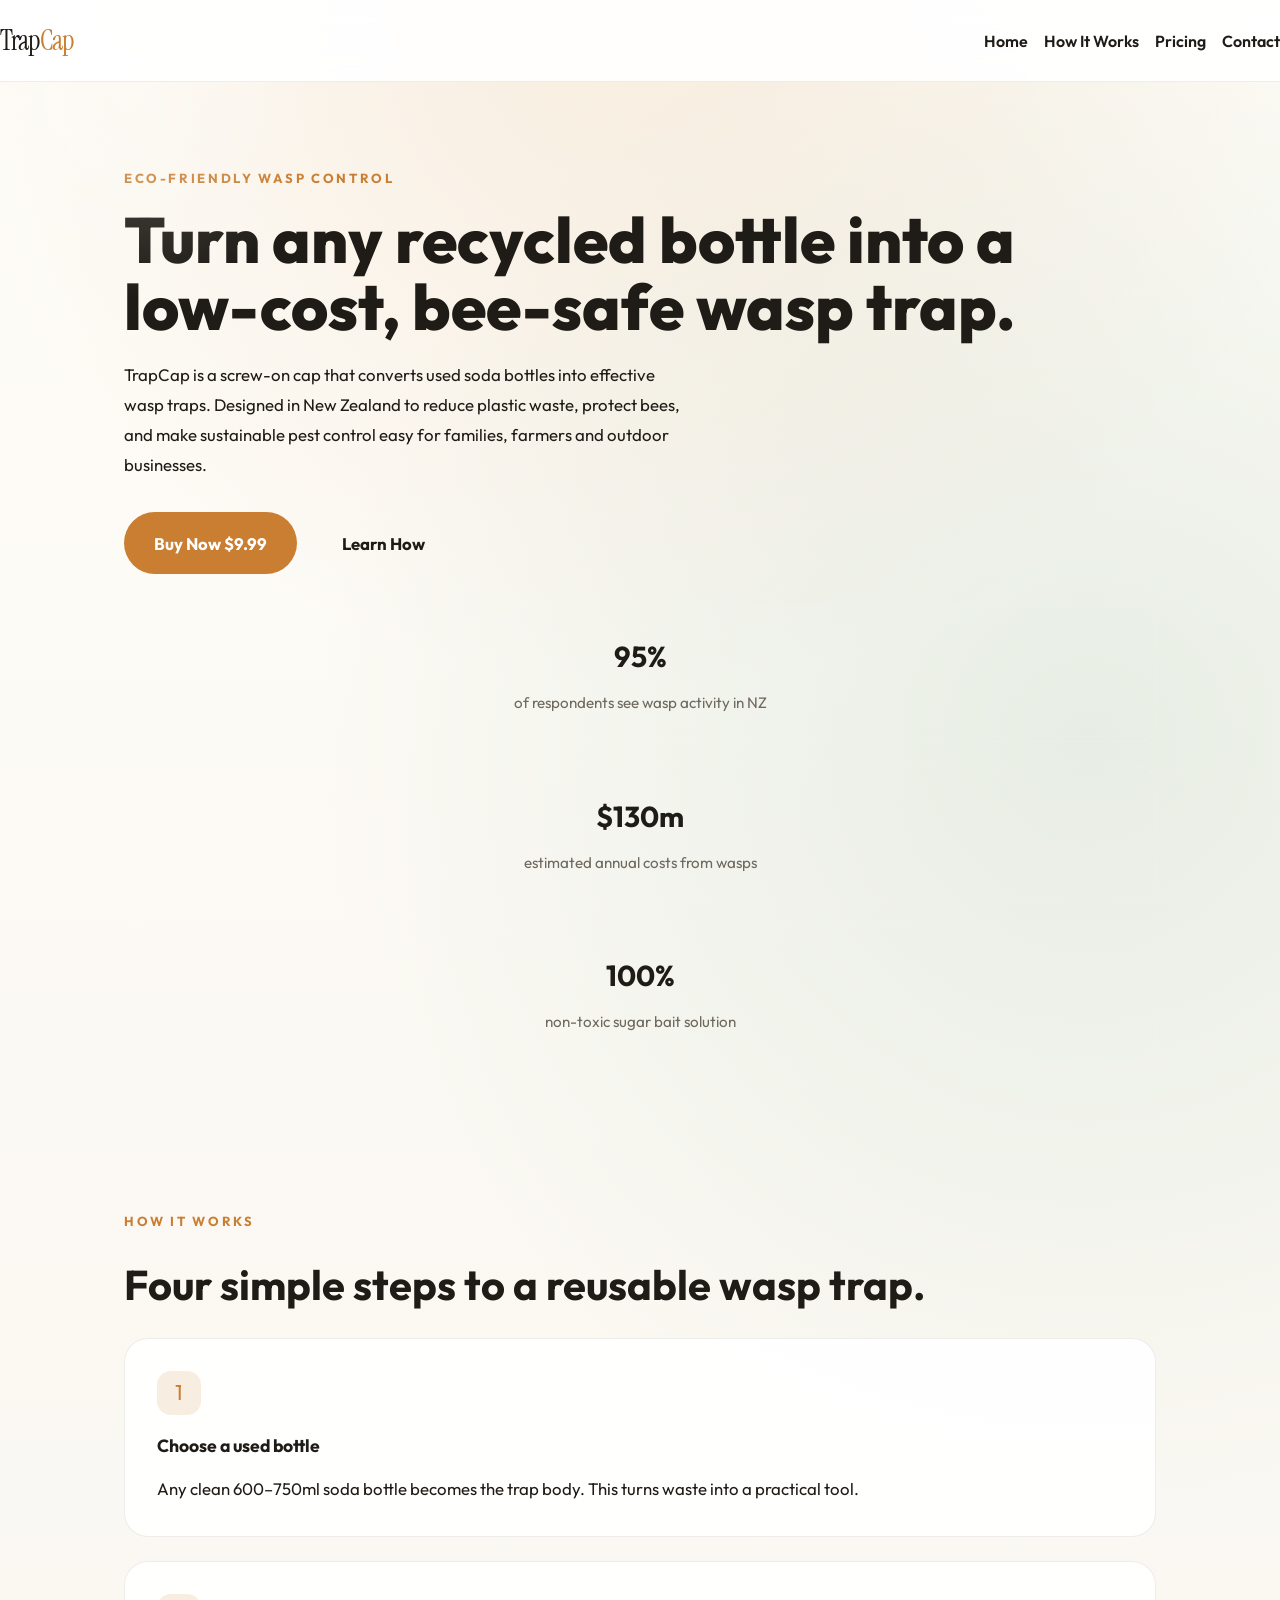
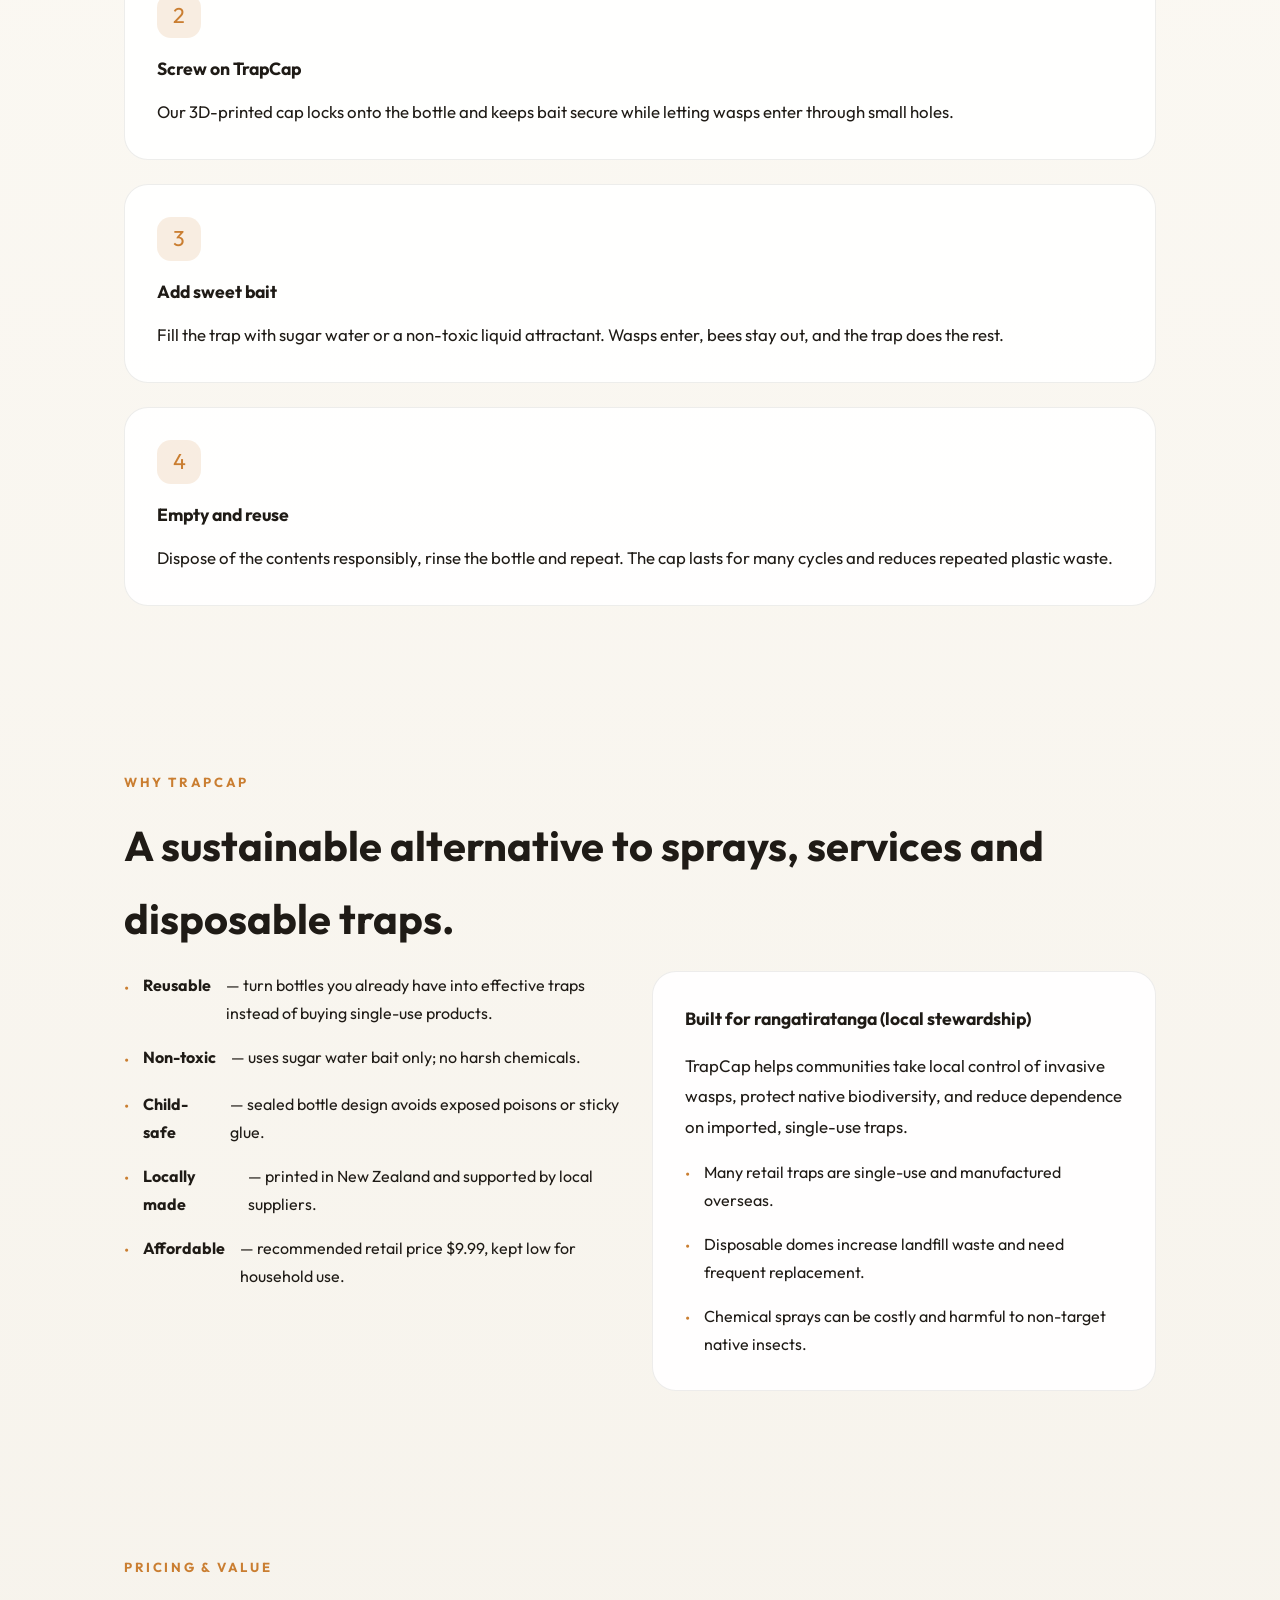
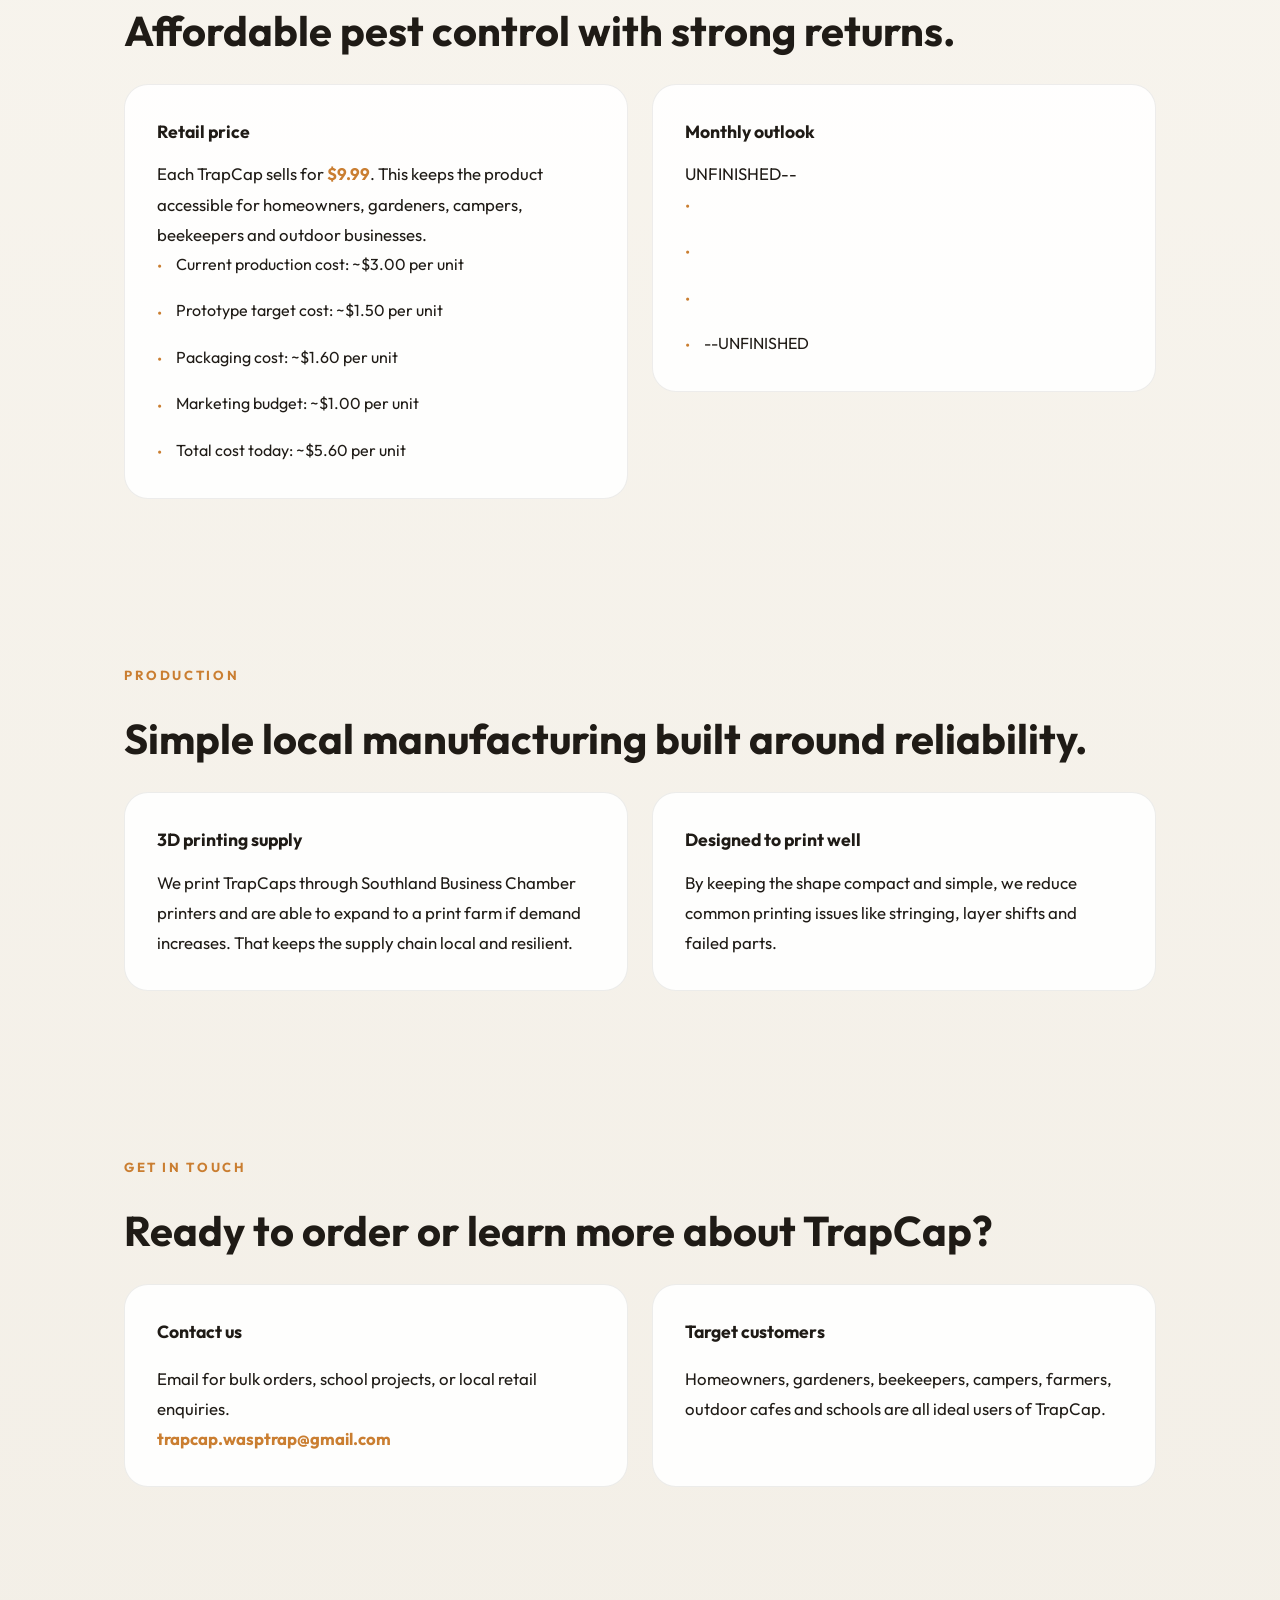
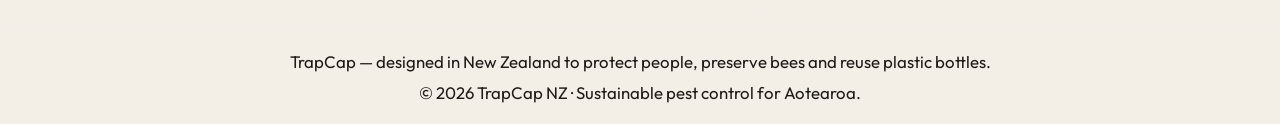
==== TCW.PCT/TrapCap.html @ abcf07f9 "Add files via upload all of the work up until github" ====
<!DOCTYPE html>
<html lang="en">
<head>
<meta charset="UTF-8">
<meta name="viewport" content="width=device-width, initial-scale=1.0">
<meta name="description" content="TrapCap turns recycled bottles into bee-safe wasp traps. Sustainable, local, and affordable pest control for New Zealand." />
<title>TrapCap NZ | Eco-friendly Wasp Trap</title>
<link rel="preconnect" href="https://fonts.googleapis.com">
<link href="https://fonts.googleapis.com/css2?family=Instrument+Serif:ital@0;1&family=Outfit:wght@300;400;500;600&display=swap" rel="stylesheet">
<link rel="stylesheet" href="style.css">
</head>
<body>
<nav>
  <a class="logo" href="#hero">Trap<span>Cap</span></a>
  <div class="nav-links">
    <a href="#hero">Home</a>
    <a href="#how">How It Works</a>
    <a href="#pricing">Pricing</a>
    <a href="#contact">Contact</a>
  </div>
</nav>
<main>
  <section class="hero" id="hero">
    <div class="hero-grid">
      <div class="hero-copy">
        <span class="eyebrow">Eco-friendly wasp control</span>
        <h1>Turn any recycled bottle into a low-cost, bee-safe wasp trap.</h1>
        <p>TrapCap is a screw-on cap that converts used soda bottles into effective wasp traps. Designed in New Zealand to reduce plastic waste, protect bees, and make sustainable pest control easy for families, farmers and outdoor businesses.</p>
        <div class="hero-actions">
          <a class="btn btn-primary" href="#pricing">Buy Now $9.99</a>
          <a class="btn btn-outline" href="#how">Learn How</a>
        </div>
        <div class="stats">
          <div class="stat"><strong>95%</strong><span>of respondents see wasp activity in NZ</span></div>
          <div class="stat"><strong>$130m</strong><span>estimated annual costs from wasps</span></div>
          <div class="stat"><strong>100%</strong><span>non-toxic sugar bait solution</span></div>
        </div>
      </div>
    </div>
  </section>

  <section class="section" id="how">
    <span class="eyebrow">How it works</span>
    <h2>Four simple steps to a reusable wasp trap.</h2>
    <div class="process-list">
      <div class="card">
        <div class="icon">1</div>
        <h3>Choose a used bottle</h3>
        <p>Any clean 600–750ml soda bottle becomes the trap body. This turns waste into a practical tool.</p>
      </div>
      <div class="card">
        <div class="icon">2</div>
        <h3>Screw on TrapCap</h3>
        <p>Our 3D-printed cap locks onto the bottle and keeps bait secure while letting wasps enter through small holes.</p>
      </div>
      <div class="card">
        <div class="icon">3</div>
        <h3>Add sweet bait</h3>
        <p>Fill the trap with sugar water or a non-toxic liquid attractant. Wasps enter, bees stay out, and the trap does the rest.</p>
      </div>
      <div class="card">
        <div class="icon">4</div>
        <h3>Empty and reuse</h3>
        <p>Dispose of the contents responsibly, rinse the bottle and repeat. The cap lasts for many cycles and reduces repeated plastic waste.</p>
      </div>
    </div>
  </section>

  <section class="section" id="benefits">
    <span class="eyebrow">Why TrapCap</span>
    <h2>A sustainable alternative to sprays, services and disposable traps.</h2>
    <div class="grid">
      <div>
        <ul class="feature-list">
          <li><strong>Reusable</strong> — turn bottles you already have into effective traps instead of buying single-use products.</li>
          <li><strong>Non-toxic</strong> — uses sugar water bait only; no harsh chemicals.</li>
          <li><strong>Child-safe</strong> — sealed bottle design avoids exposed poisons or sticky glue.</li>
          <li><strong>Locally made</strong> — printed in New Zealand and supported by local suppliers.</li>
          <li><strong>Affordable</strong> — recommended retail price $9.99, kept low for household use.</li>
        </ul>
      </div>
      <div>
        <div class="panel">
          <h3>Built for rangatiratanga (local stewardship)</h3>
          <p>TrapCap helps communities take local control of invasive wasps, protect native biodiversity, and reduce dependence on imported, single-use traps.</p>
          <ul class="feature-list">
            <li>Many retail traps are single-use and manufactured overseas.</li>
            <li>Disposable domes increase landfill waste and need frequent replacement.</li>
            <li>Chemical sprays can be costly and harmful to non-target native insects.</li>
          </ul>
        </div>
      </div>
    </div>
  </section>

  <section class="section" id="pricing">
    <span class="eyebrow">Pricing & value</span>
    <h2>Affordable pest control with strong returns.</h2>
    <div class="grid">
      <div class="card">
        <h3>Retail price</h3>
        <p>Each TrapCap sells for <output name="unit-price" class="price-output">$9.99</output>. This keeps the product accessible for homeowners, gardeners, campers, beekeepers and outdoor businesses.</p>
        <ul class="feature-list">
          <li>Current production cost: ~$3.00 per unit</li>
          <li>Prototype target cost: ~$1.50 per unit</li>
          <li>Packaging cost: ~$1.60 per unit</li>
          <li>Marketing budget: ~$1.00 per unit</li>
          <li>Total cost today: ~$5.60 per unit</li>
        </ul>
      </div>
      <div class="card">
        <h3>Monthly outlook</h3>
        <p>UNFINISHED--</p>
        <ul class="feature-list">
          <li></li>
          <li></li>
          <li></li>
          <li>--UNFINISHED</li>
        </ul>
      </div>
    </div>
  </section>

  <section class="section" id="production">
    <span class="eyebrow">Production</span>
    <h2>Simple local manufacturing built around reliability.</h2>
    <div class="grid">
      <div class="card">
        <h3>3D printing supply</h3>
        <p>We print TrapCaps through Southland Business Chamber printers and are able to expand to a print farm if demand increases. That keeps the supply chain local and resilient.</p>
      </div>
      <div class="card">
        <h3>Designed to print well</h3>
        <p>By keeping the shape compact and simple, we reduce common printing issues like stringing, layer shifts and failed parts.</p>
      </div>
    </div>
  </section>

  <section class="section" id="contact">
    <span class="eyebrow">Get in touch</span>
    <h2>Ready to order or learn more about TrapCap?</h2>
    <div class="contact-grid">
      <div class="contact-card">
        <h3>Contact us</h3>
        <p>Email for bulk orders, school projects, or local retail enquiries.</p>
        <p><a href="mailto:trapcap.wasptrap@gmail.com">trapcap.wasptrap@gmail.com</a></p>
      </div>
      <div class="contact-card">
        <h3>Target customers</h3>
        <p>Homeowners, gardeners, beekeepers, campers, farmers, outdoor cafes and schools are all ideal users of TrapCap.</p>
      </div>
    </div>
  </section>
</main>
<footer>
  <p>TrapCap — designed in New Zealand to protect people, preserve bees and reuse plastic bottles.</p>
  <p>© 2026 TrapCap NZ · Sustainable pest control for Aotearoa.</p>
</footer>
</body>
</html>
---- TCW.PCT/style.css ----
:root {
  --bg: #f6f4ef;
  --surface: #ffffff;
  --surface-strong: #f2efe8;
  --text: #1f1b16;
  --muted: #6f6a5f;
  --border: rgba(31,27,22,0.08);
  --accent: #ca7e31;
  --accent-soft: #d8a55d;
  --green: #2e7d5a;
}

* {
  margin: 0;
  padding: 0;
  box-sizing: border-box;
}

html {
  scroll-behavior: smooth;
}

body {
  min-height: 100vh;
  font-family: 'Outfit', sans-serif;
  background: radial-gradient(circle at top, rgba(202,126,49,0.12), transparent 14%),
    radial-gradient(circle at 85% 15%, rgba(46,125,90,0.1), transparent 18%),
    linear-gradient(180deg, #fefcf7 0%, #f3efe7 100%);
  color: var(--text);
  font-size: 1.05rem;
  line-height: 1.75;
}

body::before {
  content: '';
  position: fixed;
  inset: 0;
  background: radial-gradient(circle at 10% 10%, rgba(255,255,255,0.28), transparent 15%);
  pointer-events: none;
}

main {
  max-width: 1080px;
  margin: 0 auto;
  padding: 0 1.5rem 3rem;
}

nav {
  position: sticky;
  top: 0;
  z-index: 10;
  display: flex;
  align-items: center;
  justify-content: space-between;
  padding: 1rem 0;
  backdrop-filter: blur(12px);
  background: rgba(255, 255, 255, 0.92);
  border-bottom: 1px solid rgba(31, 27, 22, 0.08);
}

.logo {
  font-family: 'Instrument Serif', serif;
  font-size: 1.75rem;
  letter-spacing: -0.03em;
  color: var(--text);
  text-decoration: none;
}

.logo span {
  color: var(--accent);
}

.nav-links {
  display: flex;
  flex-wrap: wrap;
  gap: 1rem;
}

.nav-links a {
  color: var(--text);
  text-decoration: none;
  font-size: 1rem;
  font-weight: 600;
  transition: color 0.2s ease;
}

.nav-links a:hover {
  color: var(--accent);
}

.hero {
  padding: 5rem 0 4rem;
}

.hero-grid {
  display: grid;
  grid-template-columns: 1fr;
  gap: 3rem;
  align-items: center;
}

.eyebrow {
  display: inline-block;
  margin-bottom: 1rem;
  font-size: 0.82rem;
  font-weight: 700;
  letter-spacing: 0.2em;
  text-transform: uppercase;
  color: var(--accent);
}

h1 {
  font-family: 'Outfit', sans-serif;
  font-weight: 800;
  font-size: clamp(2.8rem, 5vw, 4.2rem);
  line-height: 1.05;
  margin-bottom: 1.2rem;
  color: var(--text);
}

h2 {
  font-family: 'Outfit', sans-serif;
  font-weight: 700;
  font-size: clamp(1.9rem, 4vw, 2.6rem);
  margin-bottom: 1rem;
  color: var(--text);
}

h3 {
  font-family: 'Outfit', sans-serif;
  font-weight: 700;
  font-size: 1.1rem;
  margin-bottom: 0.75rem;
  color: var(--text);
}

p {
  color: var(--text);
  font-size: 1.05rem;
  line-height: 1.8;
}

.hero-copy p {
  max-width: 560px;
  margin-bottom: 2rem;
}

.hero-actions {
  display: flex;
  flex-wrap: wrap;
  gap: 1rem;
  margin-bottom: 2rem;
}

.btn {
  display: inline-flex;
  align-items: center;
  justify-content: center;
  padding: 0.95rem 1.8rem;
  border-radius: 999px;
  font-weight: 700;
  text-decoration: none;
  transition: transform 0.2s ease, background 0.2s ease, border-color 0.2s ease;
  border: 1px solid transparent;
}

.btn-primary {
  background: var(--accent);
  color: var(--surface);
}

.btn-primary:hover {
  background: var(--accent-soft);
  transform: translateY(-1px);
}

.btn-outline {
  background: transparent;
  color: var(--text);
  border-color: rgba(255,255,255,0.12);
}

.btn-outline:hover {
  border-color: var(--accent);
  color: var(--accent);
  transform: translateY(-1px);
}

.hero-visual {
  display: flex;
  align-items: center;
  justify-content: center;
  background: linear-gradient(180deg, rgba(255,255,255,0.05), rgba(0,0,0,0.18));
  border: 1px solid rgba(255,255,255,0.08);
  border-radius: 32px;
  padding: 2rem;
}

.hero-visual model-viewer {
  width: 100%;
  max-width: 420px;
  min-height: 360px;
  border-radius: 24px;
  background: rgba(0, 0, 0, 0.12);
}

.trap-mock {
  width: 280px;
  aspect-ratio: 0.9;
  background: linear-gradient(180deg, #2d2a24 0%, #161310 100%);
  border-radius: 28px;
  position: relative;
  box-shadow: 0 20px 50px rgba(0, 0, 0, 0.35);
}

.trap-mock::before {
  content: '';
  position: absolute;
  top: 18px;
  left: 50%;
  transform: translateX(-50%);
  width: 60%;
  height: 22px;
  background: #3d3327;
  border-radius: 999px;
  box-shadow: inset 0 2px 4px rgba(255, 255, 255, 0.08);
}

.trap-mock::after {
  content: 'TrapCap';
  position: absolute;
  bottom: 28px;
  left: 50%;
  transform: translateX(-50%);
  font-family: 'Outfit', sans-serif;
  font-size: 0.9rem;
  letter-spacing: 0.22em;
  color: rgba(202, 126, 49, 0.92);
}

.trap-mouth {
  position: absolute;
  top: 26%;
  left: 50%;
  transform: translateX(-50%);
  width: 72%;
  height: 52%;
  background: linear-gradient(180deg, #181410, #2b271f);
  border-radius: 30% 30% 20% 20%;
  box-shadow: inset 0 0 0 1px rgba(255,255,255,0.05);
}

.trap-hole {
  position: absolute;
  width: 12px;
  height: 12px;
  background: rgba(255,255,255,0.18);
  border-radius: 50%;
  top: 42%;
  left: 30%;
  box-shadow: 0 0 0 1px rgba(255,255,255,0.06);
}

.trap-hole:nth-child(2) {
  left: 44%;
}

.trap-hole:nth-child(3) {
  left: 58%;
}

.section {
  padding: 5rem 0;
}

.cards,
.grid,
.process-list,
.stats,
.contact-grid {
  display: grid;
  gap: 1.5rem;
}

.cards {
  grid-template-columns: repeat(4, minmax(220px, 1fr));
}

.card,
.panel,
.contact-card {
  background: rgba(255,255,255,0.90);
  border: 1px solid rgba(31,27,22,0.08);
  border-radius: 24px;
  padding: 2rem;
  transition: transform 0.2s ease, border-color 0.2s ease, background 0.2s ease;
}

.card:hover,
.contact-card:hover {
  transform: translateY(-3px);
  border-color: rgba(202,126,49,0.35);
  background: rgba(255,255,255,1);
}

.icon {
  width: 44px;
  height: 44px;
  display: grid;
  place-items: center;
  border-radius: 14px;
  background: rgba(202,126,49,0.14);
  color: var(--accent);
  margin-bottom: 1rem;
  font-size: 1.35rem;
}

.grid {
  grid-template-columns: 1fr 1fr;
  align-items: start;
}

.feature-list,
.stats {
  list-style: none;
  padding: 0;
  margin: 0;
}

.feature-list {
  display: grid;
  gap: 1rem;
}

.feature-list li {
  display: flex;
  gap: 0.9rem;
  align-items: flex-start;
  color: var(--text);
  font-size: 1rem;
}

.feature-list li::before {
  content: '•';
  color: var(--accent);
  margin-top: 0.15rem;
}

.stat {
  background: rgba(255,255,255,0.03);
  border: 1px solid rgba(255,255,255,0.07);
  border-radius: 18px;
  padding: 1.5rem;
  text-align: center;
}

.stat strong {
  display: block;
  font-size: 1.8rem;
  margin-bottom: 0.35rem;
  color: var(--text);
}

.stat span {
  color: var(--muted);
  font-size: 0.95rem;
}

.panel h3 {
  margin-bottom: 1rem;
}

.panel p {
  margin-bottom: 1rem;
}

.footer-band {
  display: grid;
  grid-template-columns: 1fr auto;
  gap: 1rem;
  align-items: center;
  background: rgba(255,255,255,0.04);
  border: 1px solid rgba(255,255,255,0.08);
  border-radius: 24px;
  padding: 2rem;
}

.contact-grid {
  grid-template-columns: 1fr 1fr;
}

.contact-card h3 {
  margin-bottom: 1rem;
}

.contact-card a {
  color: var(--accent);
  text-decoration: none;
  font-weight: 700;
}

footer {
  text-align: center;
  padding: 2rem 0 1rem;
  font-size: 0.9rem;
  color: var(--muted);
}

footer a {
  color: var(--accent);
  text-decoration: none;
}

output.price-output {
  color: var(--accent);
  font-weight: 700;
}

@media (max-width: 960px) {
  .hero-grid,
  .grid,
  .contact-grid,
  .cards,
  .stats {
    grid-template-columns: 1fr;
  }

  .hero {
    padding: 4rem 0;
  }
}
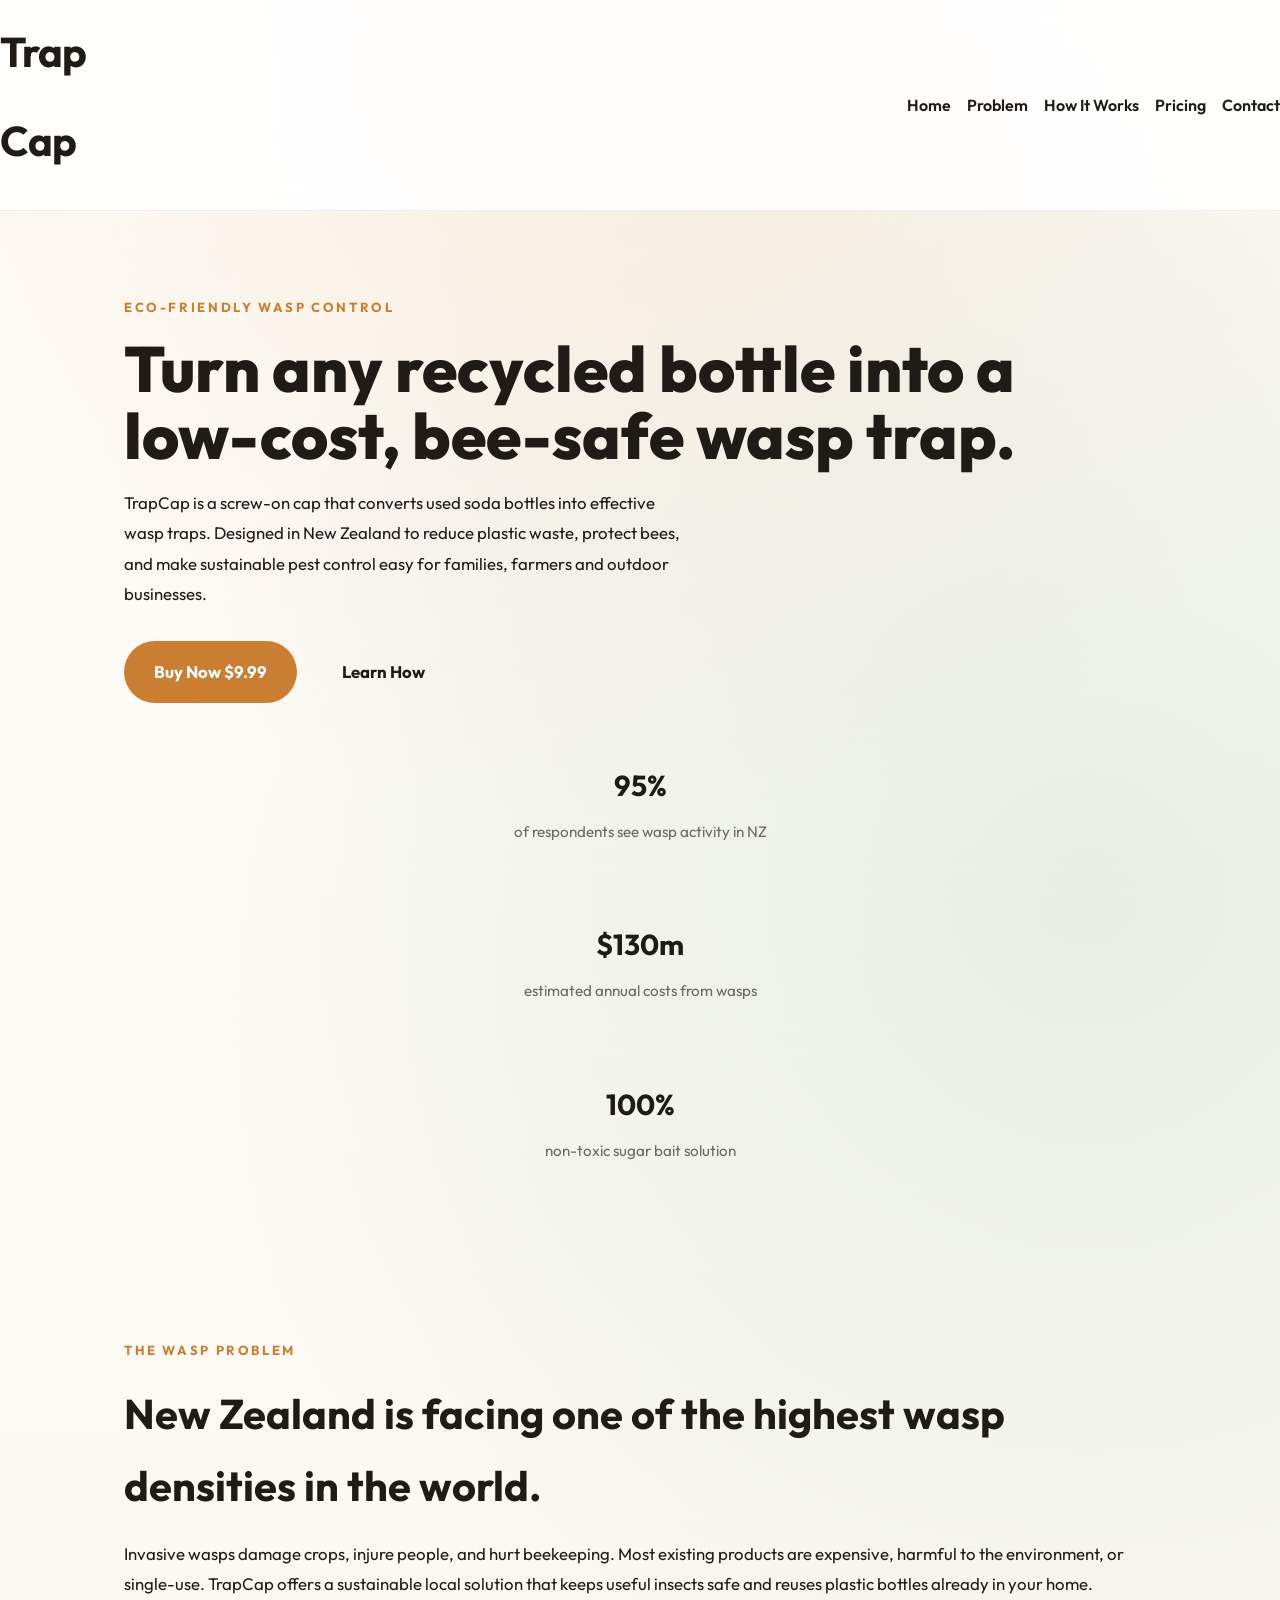
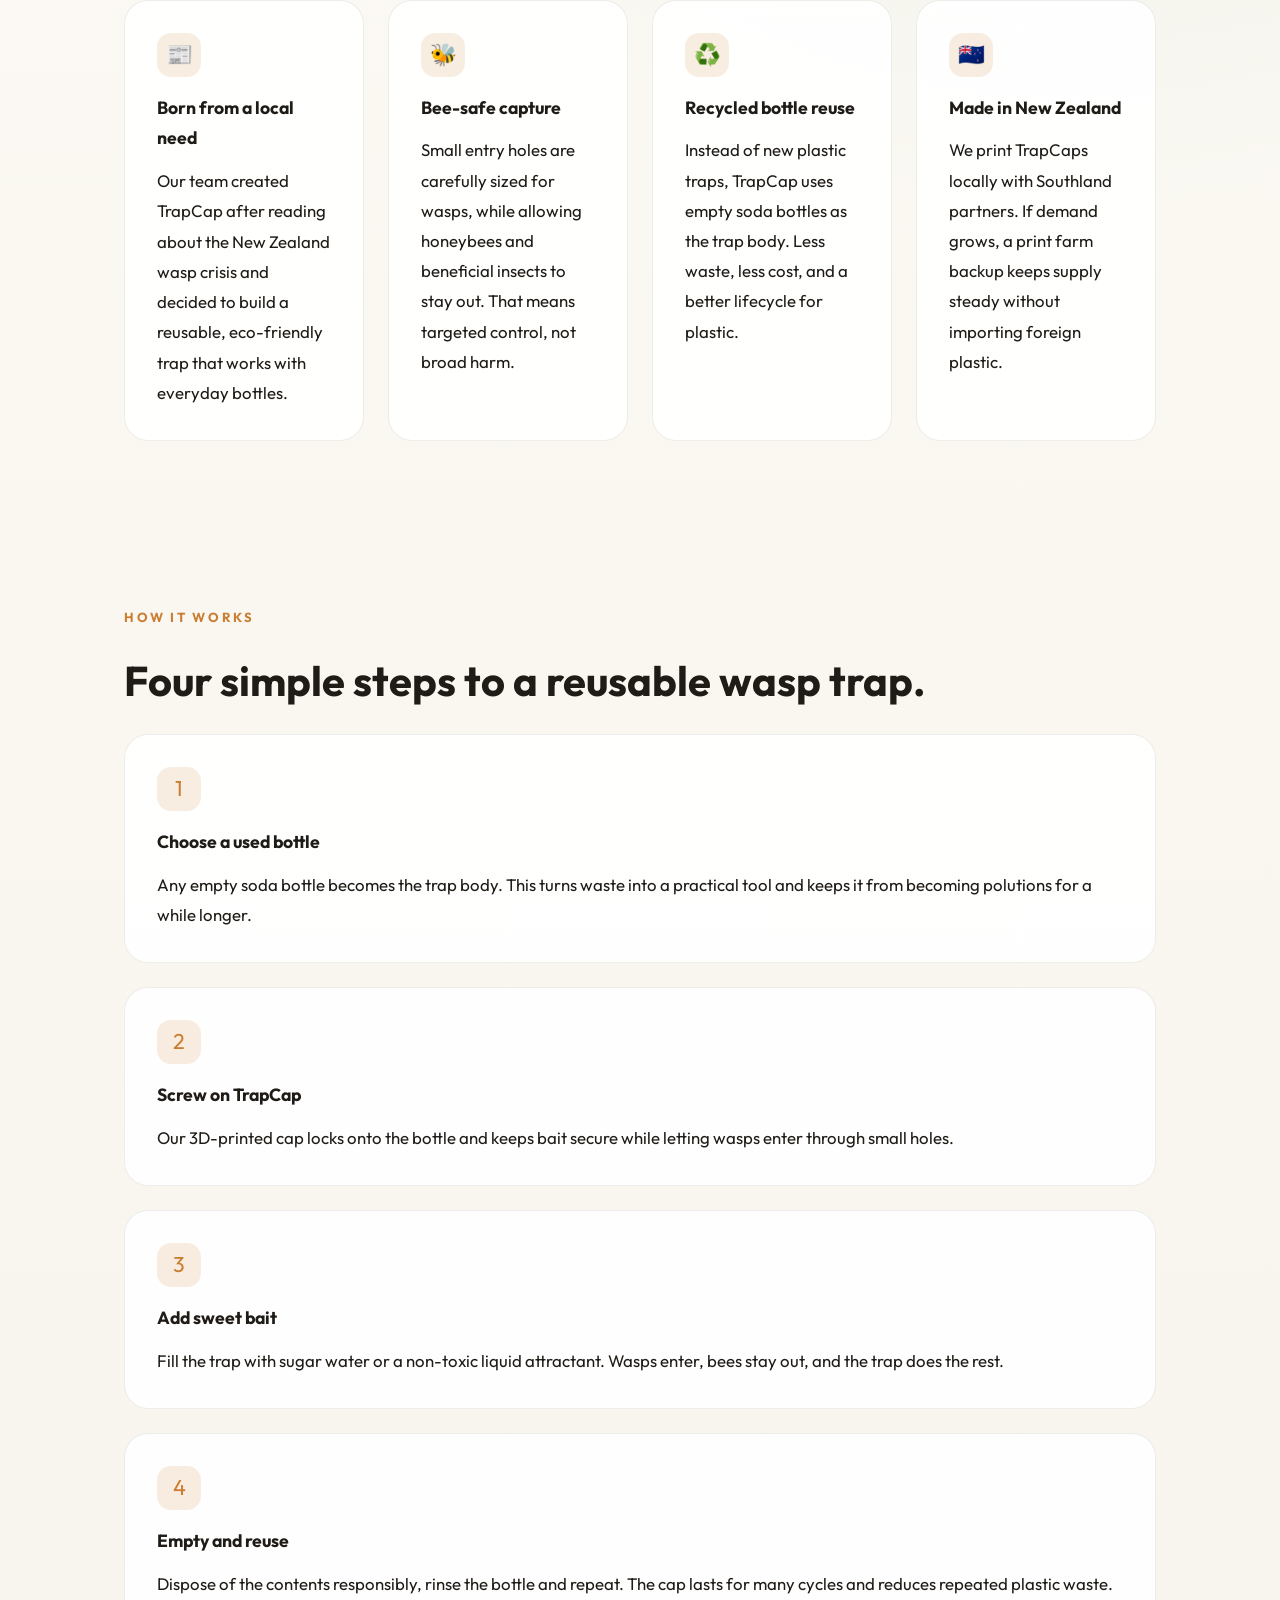
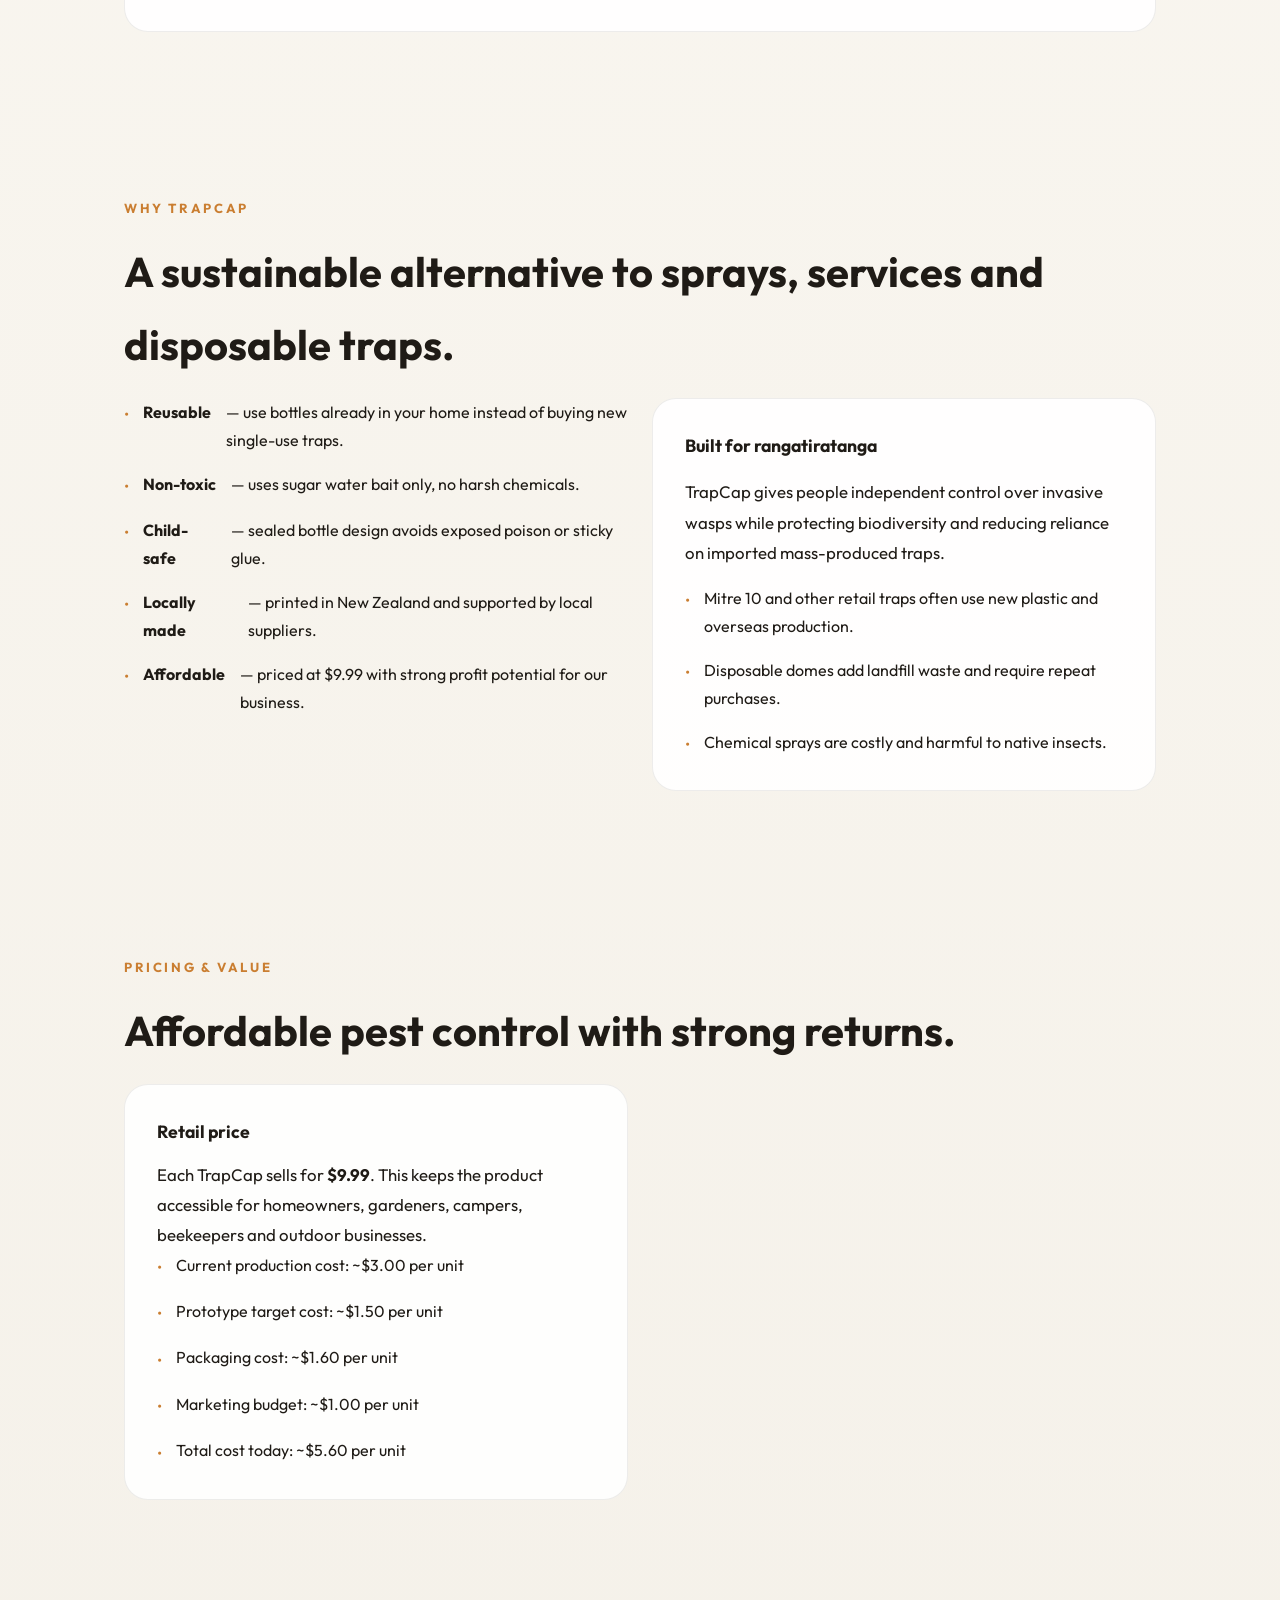
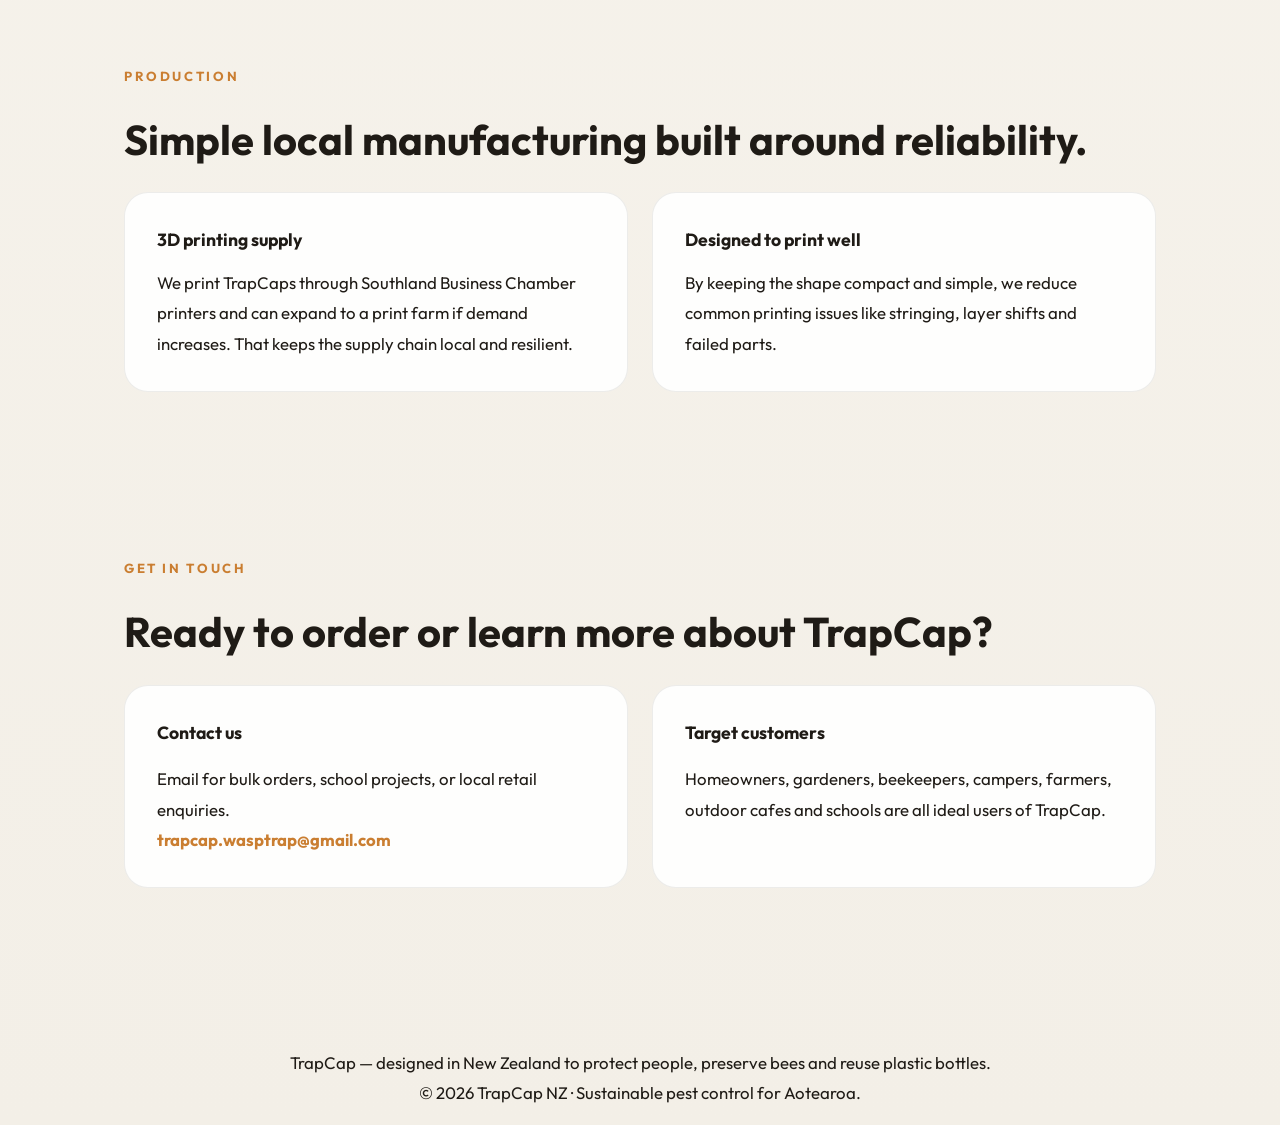
==== commit e2552993: "PROPER FINISH add how we are school students  add a photo of the product  finish the buying sect" ====
--- a/TCW.PCT/TrapCap.html
+++ b/TCW.PCT/TrapCap.html
@@ -1,19 +1,20 @@
 <!DOCTYPE html>
 <html lang="en">
 <head>
+<link rel="stylesheet" href="style.css">
 <meta charset="UTF-8">
 <meta name="viewport" content="width=device-width, initial-scale=1.0">
 <meta name="description" content="TrapCap turns recycled bottles into bee-safe wasp traps. Sustainable, local, and affordable pest control for New Zealand." />
 <title>TrapCap NZ | Eco-friendly Wasp Trap</title>
 <link rel="preconnect" href="https://fonts.googleapis.com">
 <link href="https://fonts.googleapis.com/css2?family=Instrument+Serif:ital@0;1&family=Outfit:wght@300;400;500;600&display=swap" rel="stylesheet">
-<link rel="stylesheet" href="style.css">
 </head>
 <body>
 <nav>
-  <a class="logo" href="#hero">Trap<span>Cap</span></a>
+  <a class="logo" href="#hero"><h2>Trap</h2><span><h2>Cap</h2></span></a>
   <div class="nav-links">
     <a href="#hero">Home</a>
+    <a href="#problem">Problem</a>
     <a href="#how">How It Works</a>
     <a href="#pricing">Pricing</a>
     <a href="#contact">Contact</a>
@@ -36,6 +37,33 @@
           <div class="stat"><strong>100%</strong><span>non-toxic sugar bait solution</span></div>
         </div>
       </div>
+  </section>
+
+  <section class="section" id="problem">
+    <span class="eyebrow">The wasp problem</span>
+    <h2>New Zealand is facing one of the highest wasp densities in the world.</h2>
+    <p>Invasive wasps damage crops, injure people, and hurt beekeeping. Most existing products are expensive, harmful to the environment, or single-use. TrapCap offers a sustainable local solution that keeps useful insects safe and reuses plastic bottles already in your home.</p>
+    <div class="cards">
+      <div class="card">
+        <div class="icon">📰</div>
+        <h3>Born from a local need</h3>
+        <p>Our team created TrapCap after reading about the New Zealand wasp crisis and decided to build a reusable, eco-friendly trap that works with everyday bottles.</p>
+      </div>
+      <div class="card">
+        <div class="icon">🐝</div>
+        <h3>Bee-safe capture</h3>
+        <p>Small entry holes are carefully sized for wasps, while allowing honeybees and beneficial insects to stay out. That means targeted control, not broad harm.</p>
+      </div>
+      <div class="card">
+        <div class="icon">♻️</div>
+        <h3>Recycled bottle reuse</h3>
+        <p>Instead of new plastic traps, TrapCap uses empty soda bottles as the trap body. Less waste, less cost, and a better lifecycle for plastic.</p>
+      </div>
+      <div class="card">
+        <div class="icon">🇳🇿</div>
+        <h3>Made in New Zealand</h3>
+        <p>We print TrapCaps locally with Southland partners. If demand grows, a print farm backup keeps supply steady without importing foreign plastic.</p>
+      </div>
     </div>
   </section>
 
@@ -46,7 +74,7 @@
       <div class="card">
         <div class="icon">1</div>
         <h3>Choose a used bottle</h3>
-        <p>Any clean 600–750ml soda bottle becomes the trap body. This turns waste into a practical tool.</p>
+        <p>Any empty soda bottle becomes the trap body. This turns waste into a practical tool and keeps it from becoming polutions for a while longer.</p>
       </div>
       <div class="card">
         <div class="icon">2</div>
@@ -72,21 +100,21 @@
     <div class="grid">
       <div>
         <ul class="feature-list">
-          <li><strong>Reusable</strong> — turn bottles you already have into effective traps instead of buying single-use products.</li>
-          <li><strong>Non-toxic</strong> — uses sugar water bait only; no harsh chemicals.</li>
-          <li><strong>Child-safe</strong> — sealed bottle design avoids exposed poisons or sticky glue.</li>
+          <li><strong>Reusable</strong> — use bottles already in your home instead of buying new single-use traps.</li>
+          <li><strong>Non-toxic</strong> — uses sugar water bait only, no harsh chemicals.</li>
+          <li><strong>Child-safe</strong> — sealed bottle design avoids exposed poison or sticky glue.</li>
           <li><strong>Locally made</strong> — printed in New Zealand and supported by local suppliers.</li>
-          <li><strong>Affordable</strong> — recommended retail price $9.99, kept low for household use.</li>
+          <li><strong>Affordable</strong> — priced at $9.99 with strong profit potential for our business.</li>
         </ul>
       </div>
       <div>
         <div class="panel">
-          <h3>Built for rangatiratanga (local stewardship)</h3>
-          <p>TrapCap helps communities take local control of invasive wasps, protect native biodiversity, and reduce dependence on imported, single-use traps.</p>
+          <h3>Built for rangatiratanga</h3>
+          <p>TrapCap gives people independent control over invasive wasps while protecting biodiversity and reducing reliance on imported mass-produced traps.</p>
           <ul class="feature-list">
-            <li>Many retail traps are single-use and manufactured overseas.</li>
-            <li>Disposable domes increase landfill waste and need frequent replacement.</li>
-            <li>Chemical sprays can be costly and harmful to non-target native insects.</li>
+            <li>Mitre 10 and other retail traps often use new plastic and overseas production.</li>
+            <li>Disposable domes add landfill waste and require repeat purchases.</li>
+            <li>Chemical sprays are costly and harmful to native insects.</li>
           </ul>
         </div>
       </div>
@@ -99,7 +127,7 @@
     <div class="grid">
       <div class="card">
         <h3>Retail price</h3>
-        <p>Each TrapCap sells for <output name="unit-price" class="price-output">$9.99</output>. This keeps the product accessible for homeowners, gardeners, campers, beekeepers and outdoor businesses.</p>
+        <p>Each TrapCap sells for <strong>$9.99</strong>. This keeps the product accessible for homeowners, gardeners, campers, beekeepers and outdoor businesses.</p>
         <ul class="feature-list">
           <li>Current production cost: ~$3.00 per unit</li>
           <li>Prototype target cost: ~$1.50 per unit</li>
@@ -107,18 +135,6 @@
           <li>Marketing budget: ~$1.00 per unit</li>
           <li>Total cost today: ~$5.60 per unit</li>
         </ul>
-      </div>
-      <div class="card">
-        <h3>Monthly outlook</h3>
-        <p>UNFINISHED--</p>
-        <ul class="feature-list">
-          <li></li>
-          <li></li>
-          <li></li>
-          <li>--UNFINISHED</li>
-        </ul>
-      </div>
-    </div>
   </section>
 
   <section class="section" id="production">
@@ -127,7 +143,7 @@
     <div class="grid">
       <div class="card">
         <h3>3D printing supply</h3>
-        <p>We print TrapCaps through Southland Business Chamber printers and are able to expand to a print farm if demand increases. That keeps the supply chain local and resilient.</p>
+        <p>We print TrapCaps through Southland Business Chamber printers and can expand to a print farm if demand increases. That keeps the supply chain local and resilient.</p>
       </div>
       <div class="card">
         <h3>Designed to print well</h3>
@@ -157,5 +173,4 @@
   <p>© 2026 TrapCap NZ · Sustainable pest control for Aotearoa.</p>
 </footer>
 </body>
-</html>
-
+</html>
--- a/TCW.PCT/style.css
+++ b/TCW.PCT/style.css
@@ -1,13 +1,13 @@
 :root {
-  --bg: #f6f4ef;
-  --surface: #ffffff;
-  --surface-strong: #f2efe8;
-  --text: #1f1b16;
-  --muted: #6f6a5f;
-  --border: rgba(31,27,22,0.08);
-  --accent: #ca7e31;
-  --accent-soft: #d8a55d;
-  --green: #2e7d5a;
+  --bg: #f6f4ef;                    /* f6f4ef */
+  --surface: #ffffff;               /* ffffff */
+  --surface-strong: #f2efe8;        /* #f2efe8 */
+  --text: #1f1b16;                  /* 1f1b16 */
+  --muted: #6f6a5f;                 /* 6f6a5f */
+  --border: rgba(31,27,22,0.08);    /* rgba(31,27,22,0.08) */
+  --accent: #ca7e31;                /* ca7e31 */
+  --accent-soft: #d8a55d;           /* d8a55d */
+  --green: #2e7d5a;                 /* 2e7d5a */
 }
 
 * {
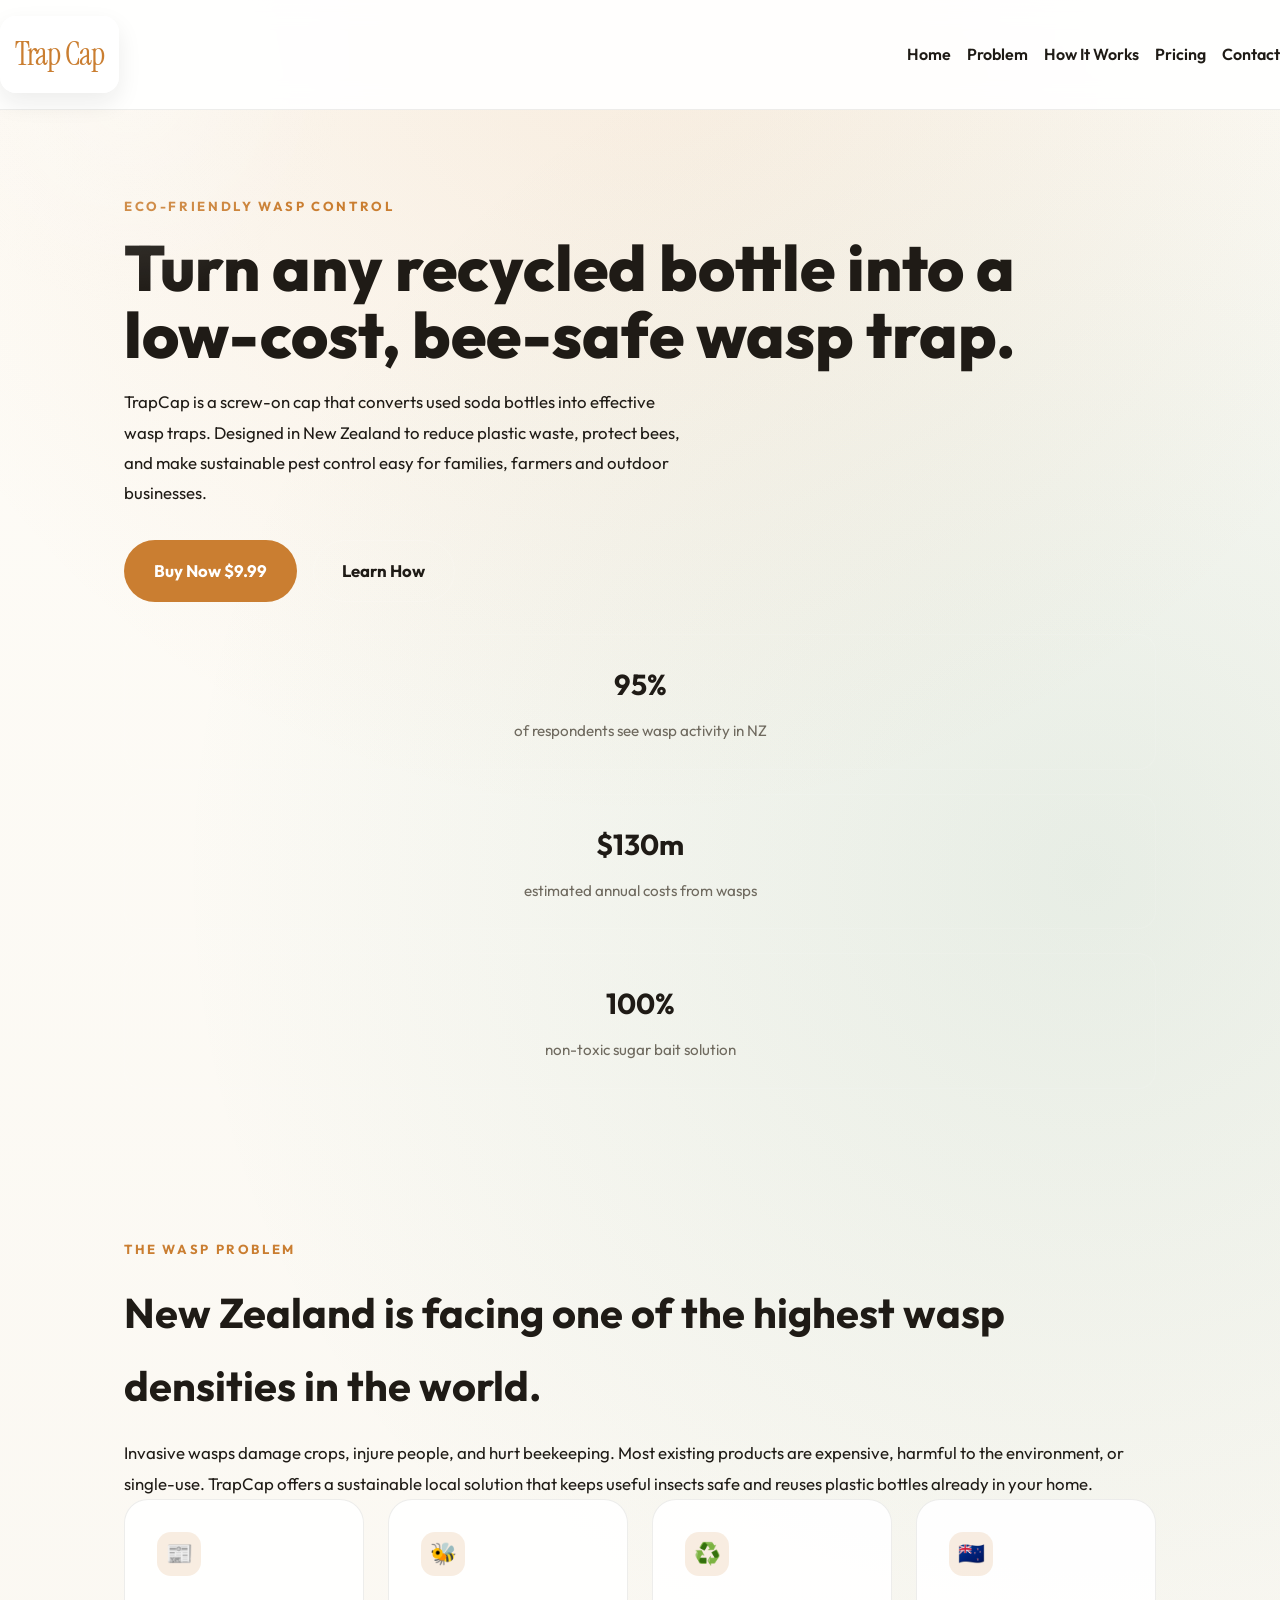
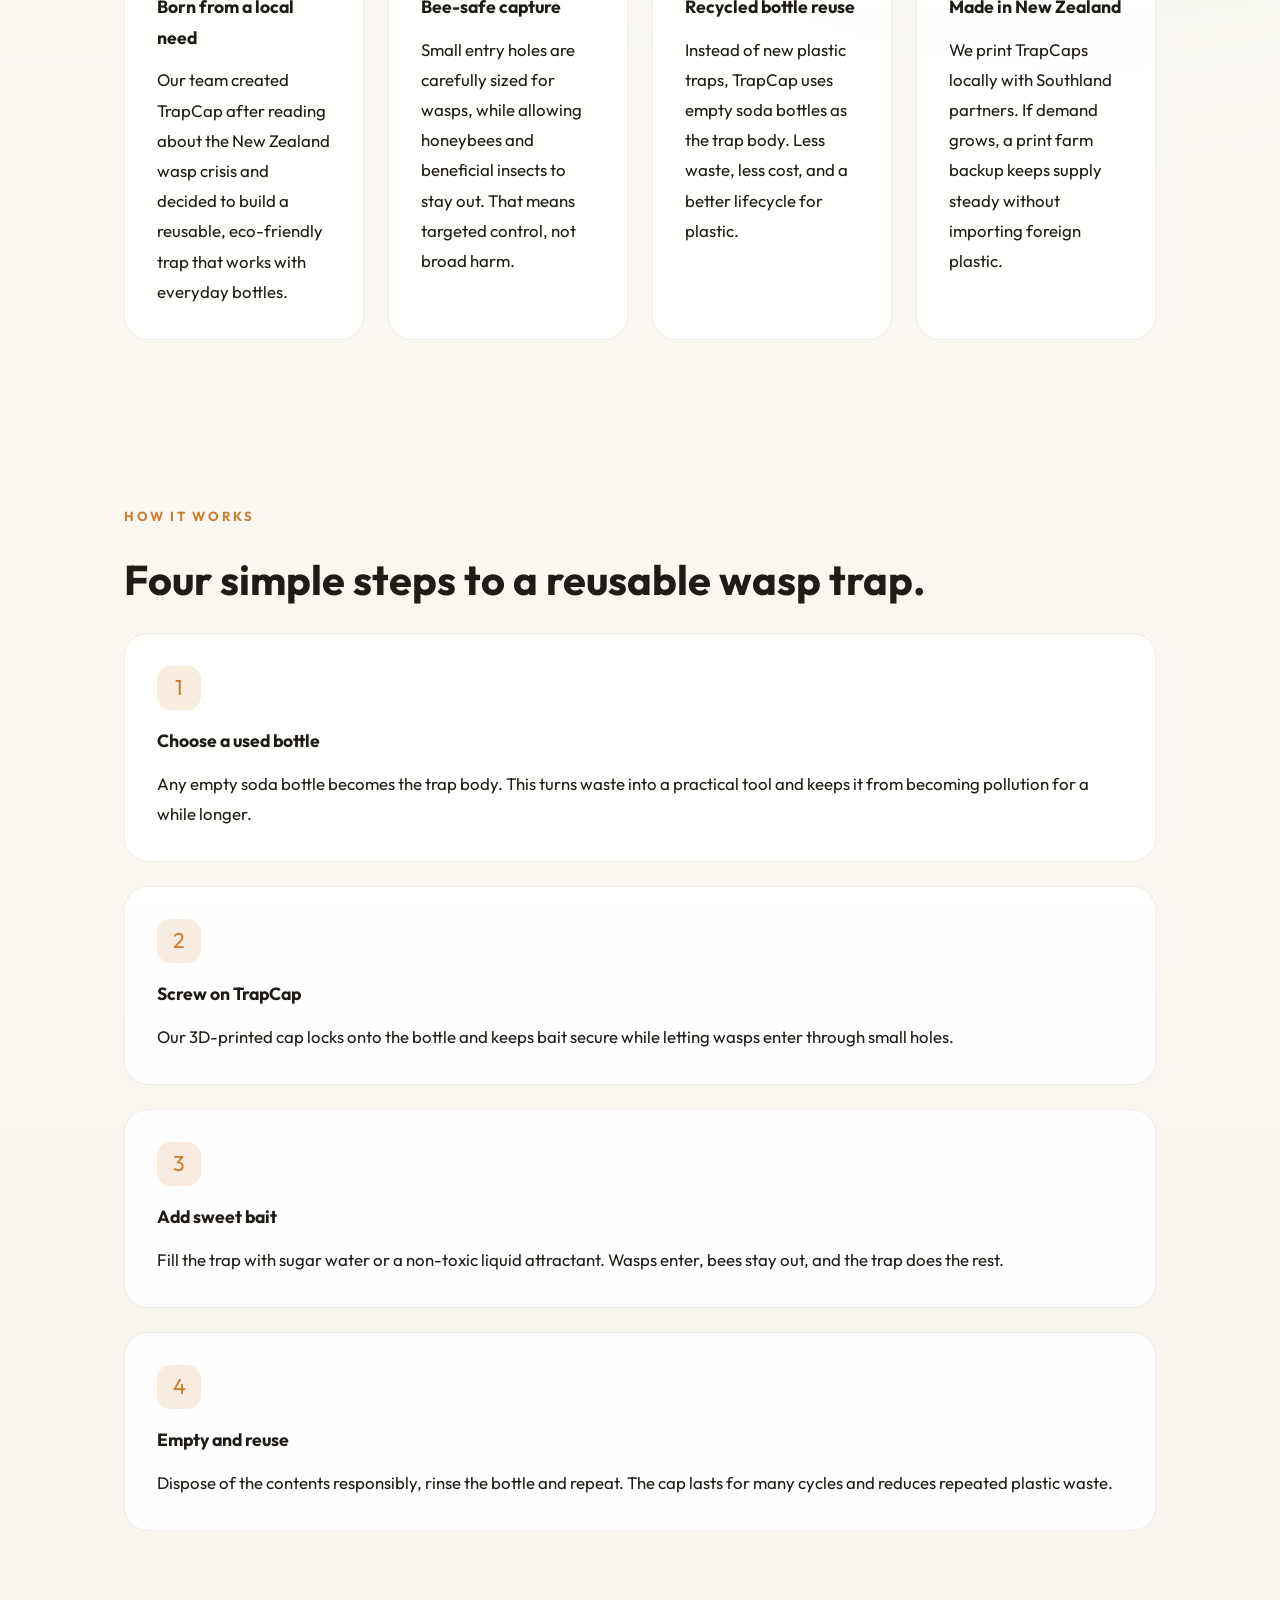
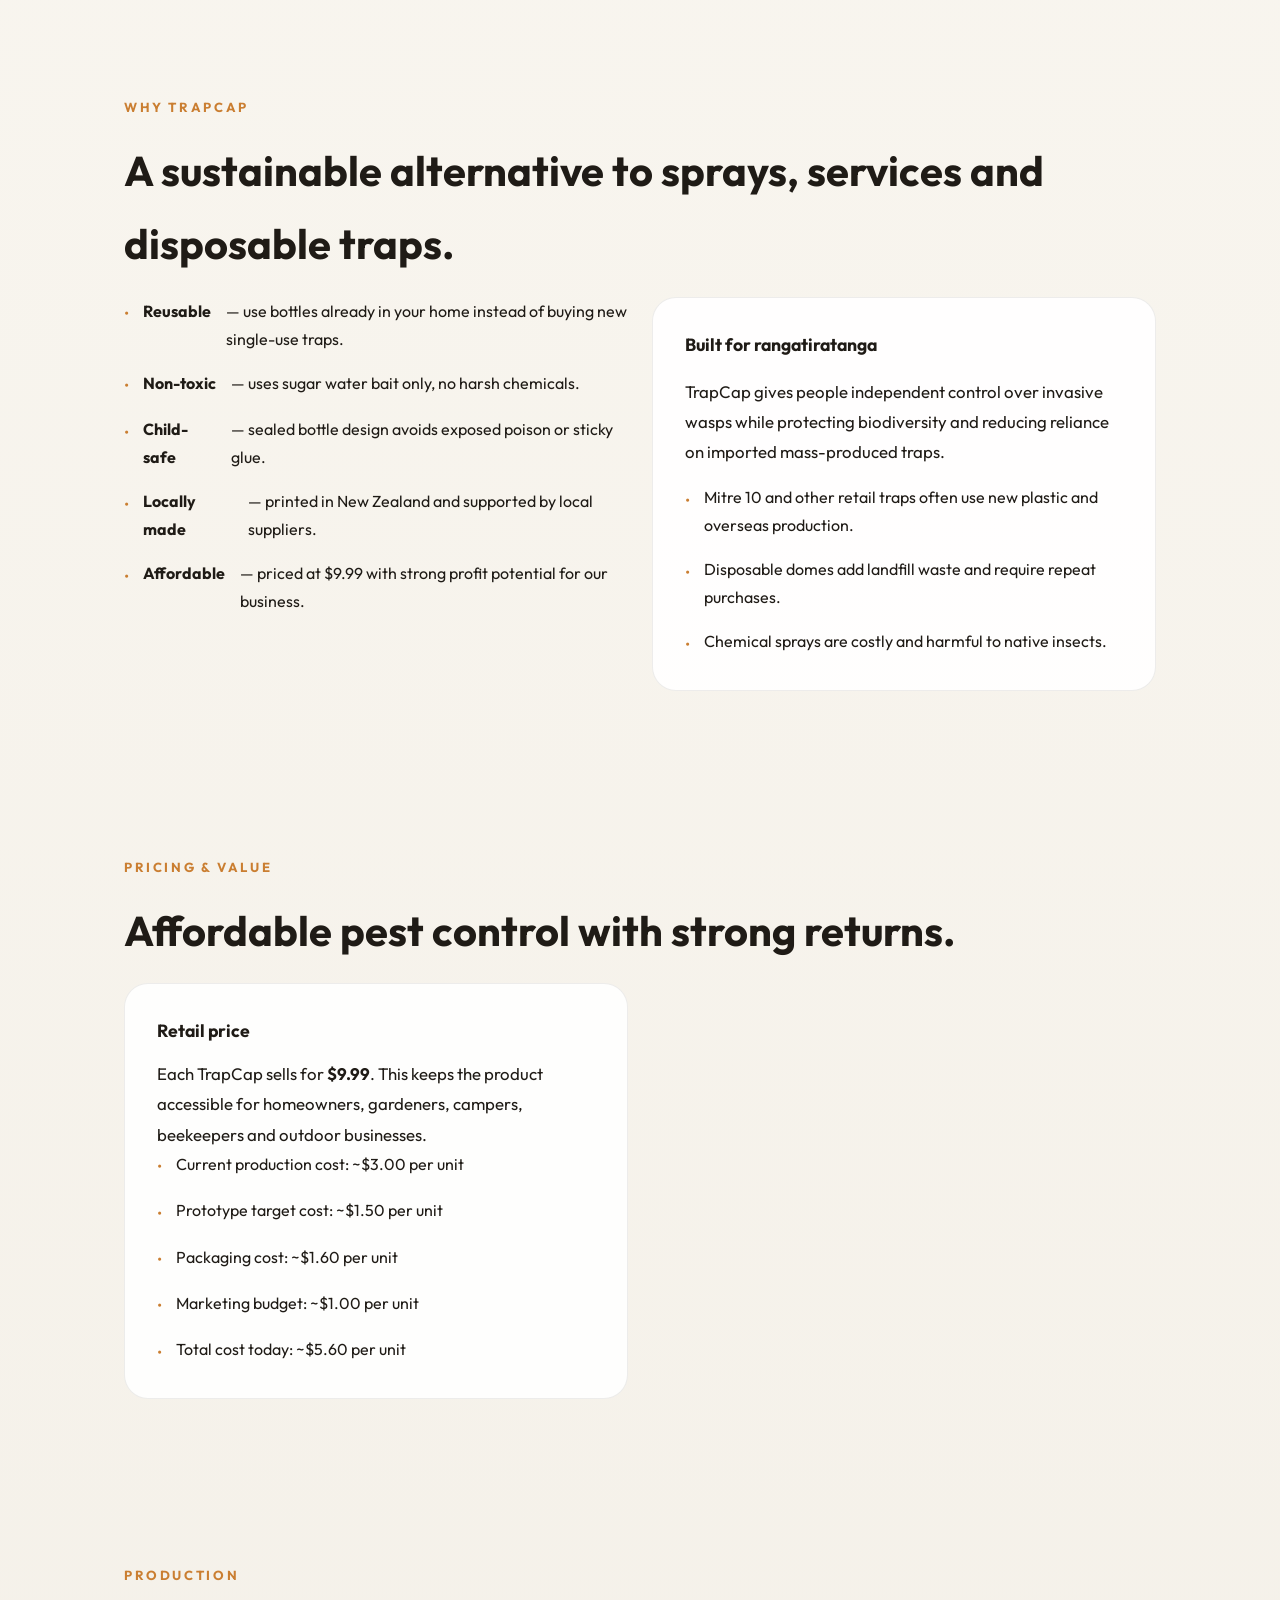
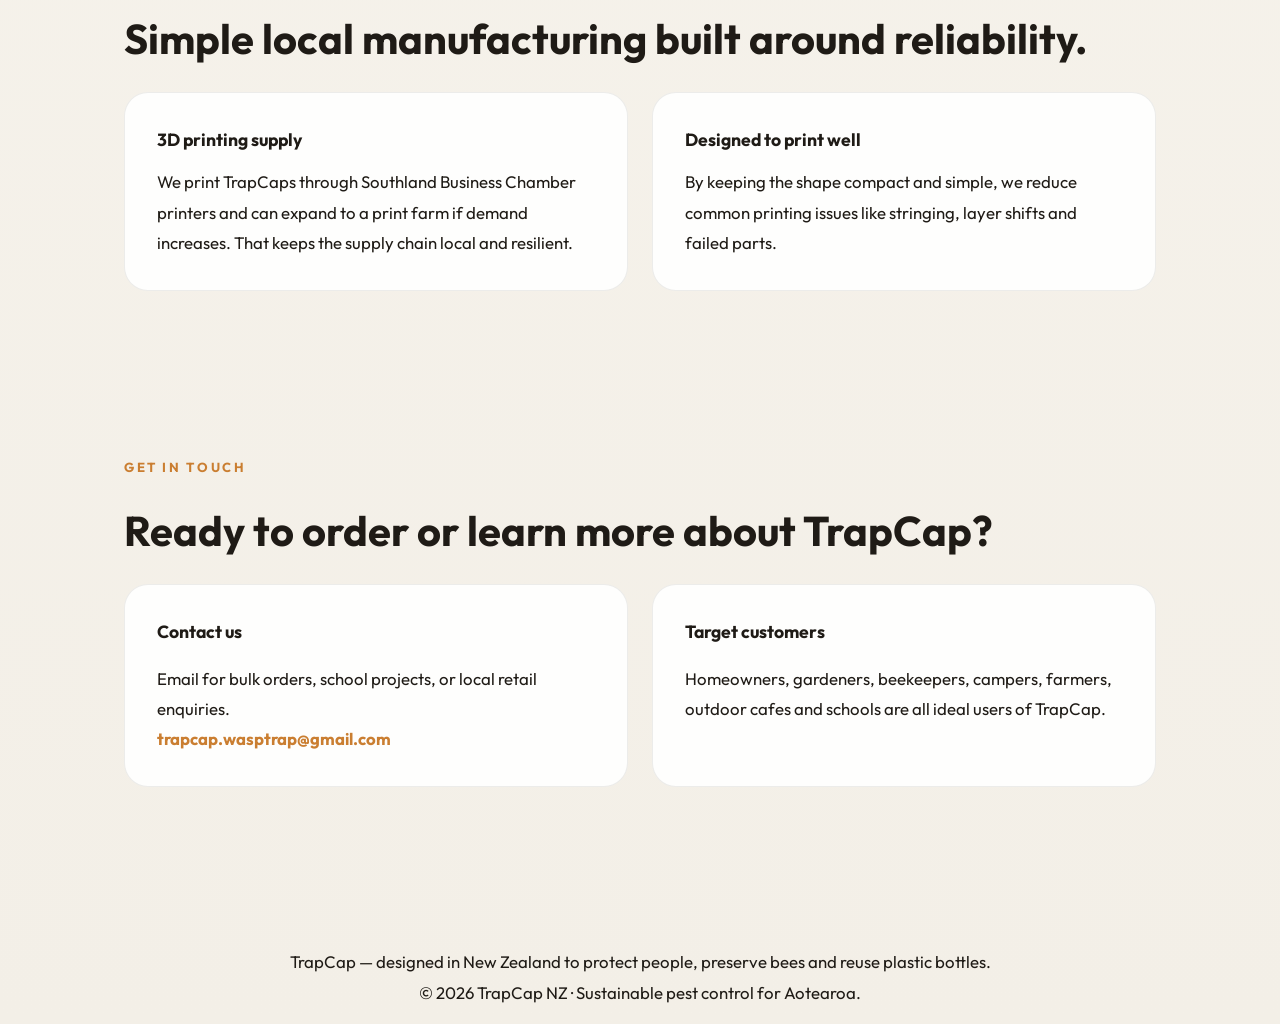
==== commit f143ce03: "Add files via upload clean up and added design to the redirecting html" ====
--- a/TCW.PCT/TrapCap.html
+++ b/TCW.PCT/TrapCap.html
@@ -1,17 +1,17 @@
 <!DOCTYPE html>
 <html lang="en">
 <head>
-<link rel="stylesheet" href="style.css">
-<meta charset="UTF-8">
-<meta name="viewport" content="width=device-width, initial-scale=1.0">
-<meta name="description" content="TrapCap turns recycled bottles into bee-safe wasp traps. Sustainable, local, and affordable pest control for New Zealand." />
-<title>TrapCap NZ | Eco-friendly Wasp Trap</title>
-<link rel="preconnect" href="https://fonts.googleapis.com">
-<link href="https://fonts.googleapis.com/css2?family=Instrument+Serif:ital@0;1&family=Outfit:wght@300;400;500;600&display=swap" rel="stylesheet">
+  <meta charset="UTF-8">
+  <meta name="viewport" content="width=device-width, initial-scale=1.0">
+  <title>TrapCap NZ | Eco-friendly Wasp Trap</title>
+  <meta name="description" content="TrapCap turns recycled bottles into bee-safe wasp traps. Sustainable, local, and affordable pest control for New Zealand." />
+  <link rel="preconnect" href="https://fonts.googleapis.com">
+  <link href="https://fonts.googleapis.com/css2?family=Instrument+Serif:ital@0;1&family=Outfit:wght@300;400;500;600&display=swap" rel="stylesheet">
+  <link rel="stylesheet" href="style.css">
 </head>
 <body>
 <nav>
-  <a class="logo" href="#hero"><h2>Trap</h2><span><h2>Cap</h2></span></a>
+  <a class="logo" href="#hero"><span>Trap</span><span>Cap</span></a>
   <div class="nav-links">
     <a href="#hero">Home</a>
     <a href="#problem">Problem</a>
@@ -37,6 +37,7 @@
           <div class="stat"><strong>100%</strong><span>non-toxic sugar bait solution</span></div>
         </div>
       </div>
+    </div>
   </section>
 
   <section class="section" id="problem">
@@ -74,7 +75,7 @@
       <div class="card">
         <div class="icon">1</div>
         <h3>Choose a used bottle</h3>
-        <p>Any empty soda bottle becomes the trap body. This turns waste into a practical tool and keeps it from becoming polutions for a while longer.</p>
+        <p>Any empty soda bottle becomes the trap body. This turns waste into a practical tool and keeps it from becoming pollution for a while longer.</p>
       </div>
       <div class="card">
         <div class="icon">2</div>
@@ -135,6 +136,8 @@
           <li>Marketing budget: ~$1.00 per unit</li>
           <li>Total cost today: ~$5.60 per unit</li>
         </ul>
+      </div>
+    </div>
   </section>
 
   <section class="section" id="production">
--- a/TCW.PCT/style.css
+++ b/TCW.PCT/style.css
@@ -59,11 +59,18 @@
 }
 
 .logo {
+  display: inline-flex;
+  align-items: center;
+  gap: 0.3rem;
+  padding: 0.65rem 0.95rem;
+  border-radius: 1rem;
   font-family: 'Instrument Serif', serif;
-  font-size: 1.75rem;
+  font-size: 2rem;
   letter-spacing: -0.03em;
   color: var(--text);
   text-decoration: none;
+  background: rgba(255, 255, 255, 0.82);
+  box-shadow: 0 10px 25px rgba(31, 27, 22, 0.08);
 }
 
 .logo span {
